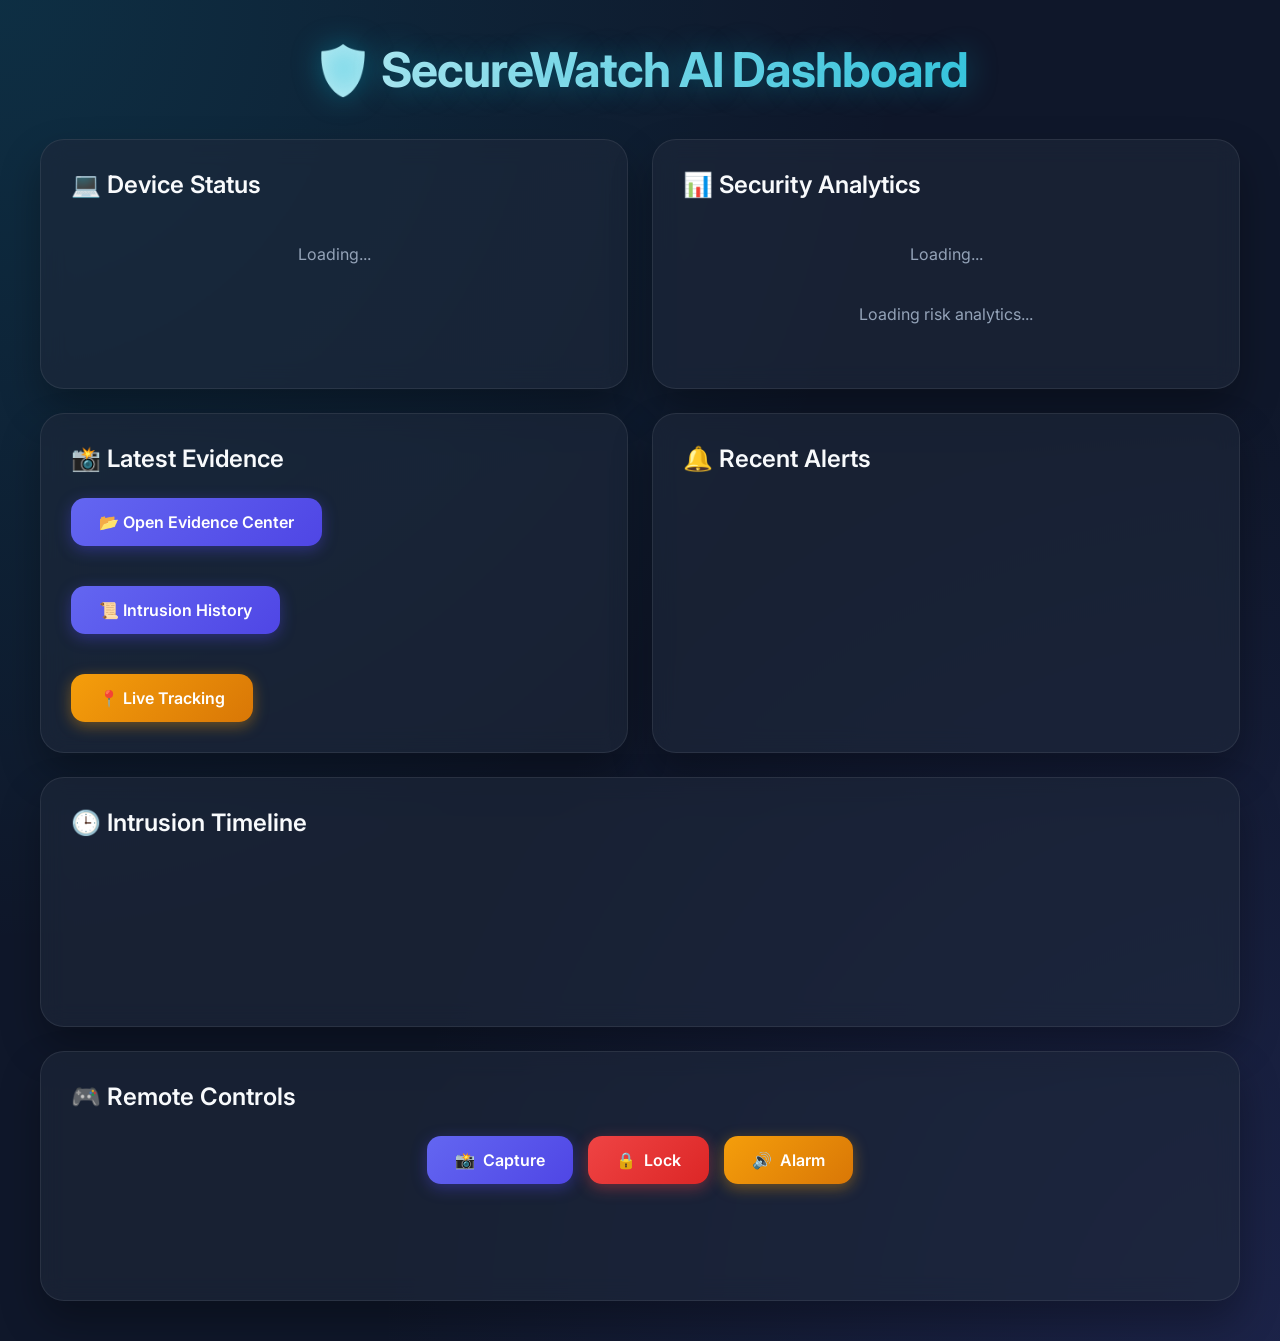
==== dashboard/frontend/index.html @ 66b2ae39 "Initial commit" ====
<!DOCTYPE html>
<html lang="en">

<head>
    <meta charset="UTF-8">
    <meta name="viewport" content="width=device-width, initial-scale=1.0">

    <title>🛡️ SecureWatch AI Dashboard</title>

    <link rel="stylesheet" href="style.css">
    <link rel="manifest" href="manifest.json">
    <meta name="theme-color" content="#0ea5e9">

    <link rel="preconnect" href="https://fonts.googleapis.com">
    <link rel="preconnect" href="https://fonts.gstatic.com" crossorigin>

    <link rel="icon" href="/favicon.ico">

    <link href="https://fonts.googleapis.com/css2?family=Inter:wght@300;400;600;700&display=swap" rel="stylesheet">
</head>

<body>

    <h1>🛡️ SecureWatch AI Dashboard</h1>

    <div class="dashboard">

        <!-- Device Status Card -->
        <div class="card">

            <h2>💻 Device Status</h2>

            <div id="status">
                <div style="
                    text-align:center;
                    padding:20px;
                    color:#94a3b8;
                ">
                    Loading...
                </div>
            </div>

        </div>

        <!-- Security Analytics Card -->
        <div class="card">

            <h2>📊 Security Analytics</h2>

            <div id="analytics">
                <div style="
                    text-align:center;
                    padding:20px;
                    color:#94a3b8;
                ">
                    Loading...
                </div>
            </div>

            <div id="risk-analytics">
                <div style="
                    text-align:center;
                    padding:20px;
                    color:#94a3b8;
                ">
                    Loading risk analytics...
                </div>
            </div>

        </div>

        <div class="card">

            <h2>📸 Latest Evidence</h2>

            <div id="evidence"></div>

            <div style="
        margin-top:20px;
        text-align:center;
    ">

                <button class="capture-btn" onclick="window.location.href='/evidence'">
                    📂 Open Evidence Center
                </button>

                <br><br>

                <button class="capture-btn" onclick="window.location.href='/history'">
                    📜 Intrusion History
                </button>

                <br><br>

                <button class="alarm-btn" onclick="window.location.href='/location'">
                    📍 Live Tracking
                </button>

            </div>

        </div>

        <!-- Recent Alerts Card -->
        <div class="card">

            <h2>🔔 Recent Alerts</h2>

            <div id="alerts" class="scroll-card"></div>

        </div>

        <div class="card full-width">

            <h2>🕒 Intrusion Timeline</h2>

            <div id="timeline" class="scroll-card">
            </div>

        </div>

        <!-- Remote Controls Card -->
        <div class="card full-width">

            <h2>🎮 Remote Controls</h2>

            <div class="controls">

                <button class="capture-btn" onclick="captureDevice()">
                    <span>📸</span> Capture
                </button>

                <button class="lock-btn" onclick="lockDevice()">
                    <span>🔒</span> Lock
                </button>

                <button class="alarm-btn" onclick="alarmDevice()">
                    <span>🔊</span> Alarm
                </button>

            </div>

        </div>

    </div>

    <script src="https://cdn.socket.io/4.7.5/socket.io.min.js"></script>
    <script src="app.js"></script>

    <script>
        if ("serviceWorker" in navigator) {

            navigator.serviceWorker
                .register("/service-worker.js")
                .then(() => {

                    console.log(
                        "Service Worker Registered"
                    );

                })
                .catch(error => {

                    console.error(
                        "Service Worker Error:",
                        error
                    );

                });

        }
    </script>

</body>

</html>
---- dashboard/frontend/style.css ----
/* Import Google Font */
@import url('https://fonts.googleapis.com/css2?family=Inter:wght@300;400;600;700&display=swap');

:root {
    --bg-color: #0f172a;
    --card-bg: rgba(30, 41, 59, 0.6);
    --text-primary: #f8fafc;
    --text-secondary: #94a3b8;
    --accent-color: #06b6d4;
    /* Cyan */
    --accent-glow: rgba(6, 182, 212, 0.4);
    --danger: #ef4444;
    --warning: #f59e0b;
    --success: #10b981;
}

* {
    margin: 0;
    padding: 0;
    box-sizing: border-box;
}

body {
    font-family: 'Inter', sans-serif;
    background-color: var(--bg-color);
    /* Optional: Add a subtle gradient mesh */
    background-image:
        radial-gradient(at 0% 0%, rgba(6, 182, 212, 0.15) 0px, transparent 50%),
        radial-gradient(at 100% 100%, rgba(99, 102, 241, 0.15) 0px, transparent 50%);
    color: var(--text-primary);
    padding: 40px;
    min-height: 100vh;
}

/* Header Styling */
h1 {
    text-align: center;
    font-size: 3rem;
    font-weight: 700;
    margin-bottom: 40px;
    letter-spacing: -1px;
    background: linear-gradient(to right, #fff, var(--accent-color));
    -webkit-background-clip: text;
    -webkit-text-fill-color: transparent;
    text-shadow: 0 0 30px var(--accent-glow);
}

/* Dashboard Grid */
.dashboard {
    display: grid;
    grid-template-columns: repeat(2, 1fr);
    gap: 24px;
    max-width: 1400px;
    margin: 0 auto;
}



/* Card Styling (Glassmorphism) */
.card {
    min-height: 250px;
}

.full-width {

    grid-column: 1 / -1;
}

.card {
    background: var(--card-bg);
    backdrop-filter: blur(12px);
    -webkit-backdrop-filter: blur(12px);
    border: 1px solid rgba(255, 255, 255, 0.08);
    border-radius: 24px;
    padding: 30px;
    box-shadow: 0 20px 40px rgba(0, 0, 0, 0.3);
    transition: transform 0.3s ease, border-color 0.3s ease;
}

.card:hover {
    transform: translateY(-5px);
    border-color: rgba(255, 255, 255, 0.15);
}

.card h2 {
    color: var(--text-primary);
    font-size: 1.5rem;
    margin-bottom: 25px;
    display: flex;
    align-items: center;
    gap: 10px;
    font-weight: 600;
}

#alerts {

    max-height: none;

    overflow: visible;
}

#alerts .info-row {

    min-height: 45px;
}

.scroll-card {

    max-height: 220px;

    overflow-y: auto;

    overflow-x: hidden;

    padding-right: 8px;
}

.scroll-card::-webkit-scrollbar {

    width: 6px;
}

.scroll-card::-webkit-scrollbar-thumb {

    background:
        rgba(255, 255, 255, 0.25);

    border-radius: 10px;
}

.scroll-card::-webkit-scrollbar-track {

    background: transparent;
}

.controls {

    display: flex;

    justify-content: center;

    gap: 15px;

    flex-wrap: wrap;
}


/* Data Rows */
.info-row {
    display: flex;
    justify-content: space-between;
    align-items: center;
    padding: 16px 0;
    border-bottom: 1px solid rgba(255, 255, 255, 0.05);
}

.info-row:last-child {
    border-bottom: none;
}

.info-row .label {
    color: var(--text-secondary);
    font-size: 0.9rem;
    font-weight: 500;
}

.info-row .value {
    color: var(--text-primary);
    font-size: 1rem;
    font-weight: 600;
    text-align: right;
}

/* Status Indicator */
.status-badge {
    display: inline-flex;
    align-items: center;
    gap: 8px;
    background: rgba(16, 185, 129, 0.15);
    color: var(--success);
    padding: 6px 12px;
    border-radius: 99px;
    font-size: 0.85rem;
    font-weight: 600;
}

.status-dot {
    width: 8px;
    height: 8px;
    background-color: var(--success);
    border-radius: 50%;
    box-shadow: 0 0 10px var(--success);
    animation: pulse 2s infinite;
}

@keyframes pulse {
    0% {
        opacity: 1;
        box-shadow: 0 0 0 0 rgba(16, 185, 129, 0.7);
    }

    70% {
        opacity: 0.7;
        box-shadow: 0 0 0 10px rgba(16, 185, 129, 0);
    }

    100% {
        opacity: 1;
        box-shadow: 0 0 0 0 rgba(16, 185, 129, 0);
    }
}

/* Controls Section */
.controls {
    display: flex;
    gap: 15px;
    flex-wrap: wrap;
    margin-top: 10px;
}

button {
    border: none;
    padding: 14px 28px;
    border-radius: 14px;
    font-size: 1rem;
    font-weight: 600;
    cursor: pointer;
    color: white;
    transition: all 0.3s ease;
    display: flex;
    align-items: center;
    gap: 8px;
    font-family: 'Inter', sans-serif;
}

/* Specific Button Styles */
.capture-btn {
    background: linear-gradient(135deg, #6366f1, #4f46e5);
    box-shadow: 0 4px 15px rgba(79, 70, 229, 0.4);
}

.capture-btn:hover {
    box-shadow: 0 8px 25px rgba(79, 70, 229, 0.6);
    transform: scale(1.02);
}

.lock-btn {
    background: linear-gradient(135deg, #ef4444, #dc2626);
    box-shadow: 0 4px 15px rgba(239, 68, 68, 0.4);
}

.lock-btn:hover {
    box-shadow: 0 8px 25px rgba(239, 68, 68, 0.6);
    transform: scale(1.02);
}

.alarm-btn {
    background: linear-gradient(135deg, #f59e0b, #d97706);
    box-shadow: 0 4px 15px rgba(245, 158, 11, 0.4);
}

.alarm-btn:hover {
    box-shadow: 0 8px 25px rgba(245, 158, 11, 0.6);
    transform: scale(1.02);
}

/* Mobile Responsive */
@media (max-width: 768px) {
    .dashboard {
        grid-template-columns: 1fr;
    }

    body {
        padding: 20px;
    }

    h1 {
        font-size: 2rem;
    }
}

.evidence-image {

    width: 100%;

    border-radius: 15px;

    margin-bottom: 20px;

    border: 2px solid rgba(255,
            255,
            255,
            0.1);

    object-fit: cover;

    max-height: 350px;
}

.gallery-grid {

    display: grid;

    grid-template-columns:
        repeat(auto-fill,
            minmax(300px,
                1fr));

    gap: 25px;
}

.gallery-card {

    background: #17233d;

    padding: 10px;

    border-radius: 15px;
}

.gallery-image {

    width: 100%;

    height: 250px;

    object-fit: cover;

    border-radius: 12px;
}

/* ==========================================
   EVIDENCE CENTER
========================================== */

.tabs {

    display: flex;

    justify-content: center;

    align-items: center;

    gap: 25px;

    margin-bottom: 50px;

    flex-wrap: wrap;
}

.tab-btn {

    background:
        linear-gradient(135deg,
            rgba(30, 41, 59, 0.95),
            rgba(15, 23, 42, 0.95));

    border:
        1px solid rgba(34,
            211,
            238,
            0.25);

    color: white;

    min-width: 240px;

    padding: 18px 30px;

    border-radius: 18px;

    font-size: 20px;

    font-weight: 700;

    cursor: pointer;

    transition: all 0.35s ease;

    justify-content: center;

    box-shadow:
        0 8px 25px rgba(0,
            0,
            0,
            0.35);
}

.tab-btn:hover {

    transform:
        translateY(-4px);

    border-color: #22d3ee;

    color: #22d3ee;

    box-shadow:
        0 0 25px rgba(34,
            211,
            238,
            0.35);
}

.tab-btn.active {

    background:
        linear-gradient(135deg,
            #22d3ee,
            #0891b2);

    color: white;

    border-color: #22d3ee;

    box-shadow:
        0 0 35px rgba(34,
            211,
            238,
            0.65);
}

/* ==========================================
   GALLERY
========================================== */

.gallery-grid {

    display: grid;

    grid-template-columns:
        repeat(auto-fill,
            minmax(320px,
                1fr));

    gap: 25px;
}

.gallery-card {

    background:
        rgba(30,
            41,
            59,
            0.85);

    border:
        1px solid rgba(255,
            255,
            255,
            0.08);

    border-radius: 20px;

    overflow: hidden;

    min-height: 260px;

    transition: all 0.35s ease;

    box-shadow:
        0 10px 25px rgba(0,
            0,
            0,
            0.25);
}

.gallery-card:hover {

    transform:
        translateY(-6px);

    border-color:
        rgba(34,
            211,
            238,
            0.35);

    box-shadow:
        0 15px 35px rgba(0,
            0,
            0,
            0.35);
}

.gallery-image {

    width: 100%;

    height: 260px;

    object-fit: cover;

    display: block;

    cursor: pointer;

    transition:
        transform 0.4s ease,
        opacity 0.4s ease;
}

.gallery-card:hover .gallery-image {

    transform: scale(1.05);
}



/* ==========================================
   MODAL
========================================== */

.modal {

    display: none;

    position: fixed;

    z-index: 9999;

    left: 0;
    top: 0;

    width: 100%;
    height: 100%;

    background:
        rgba(0,
            0,
            0,
            0.95);
}

.modal-content {

    display: block;

    margin: auto;

    max-width: 90%;

    max-height: 90%;

    margin-top: 2%;
}

.close {

    position: absolute;

    right: 30px;

    top: 15px;

    color: white;

    font-size: 55px;

    cursor: pointer;

    transition: 0.3s;
}

.close:hover {

    color: #22d3ee;
}

.timeline-item {

    display: flex;

    gap: 20px;

    margin-bottom: 25px;

    position: relative;

}

.timeline-dot {

    width: 14px;

    height: 14px;

    background: #22d3ee;

    border-radius: 50%;

    margin-top: 8px;

    box-shadow: 0 0 15px #22d3ee;

}

.timeline-content {

    flex: 1;

}

.timeline-time {

    color: #22d3ee;

    font-size: 13px;

    margin-bottom: 6px;

}

.timeline-title {

    font-weight: bold;

    color: white;

    margin-bottom: 5px;

}

.timeline-details {

    color: #94a3b8;

    font-size: 14px;

    line-height: 1.5;

}
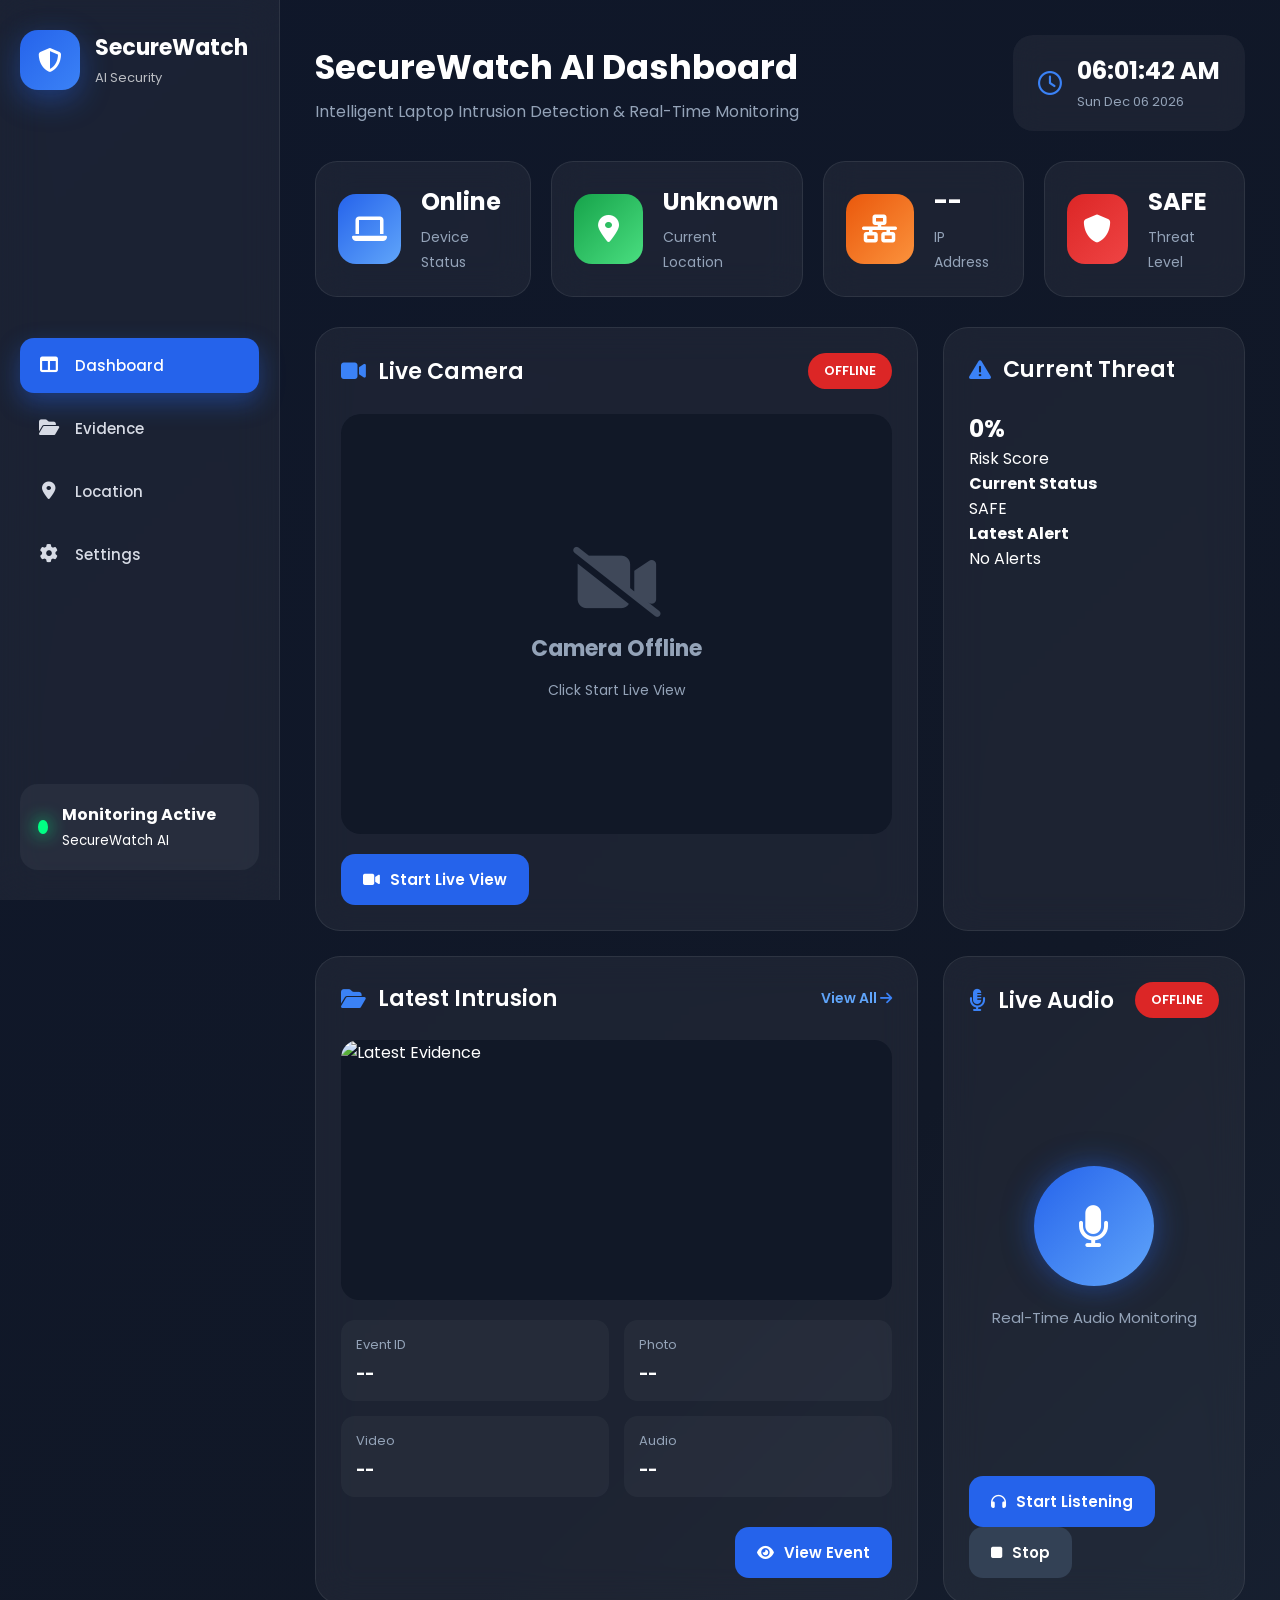
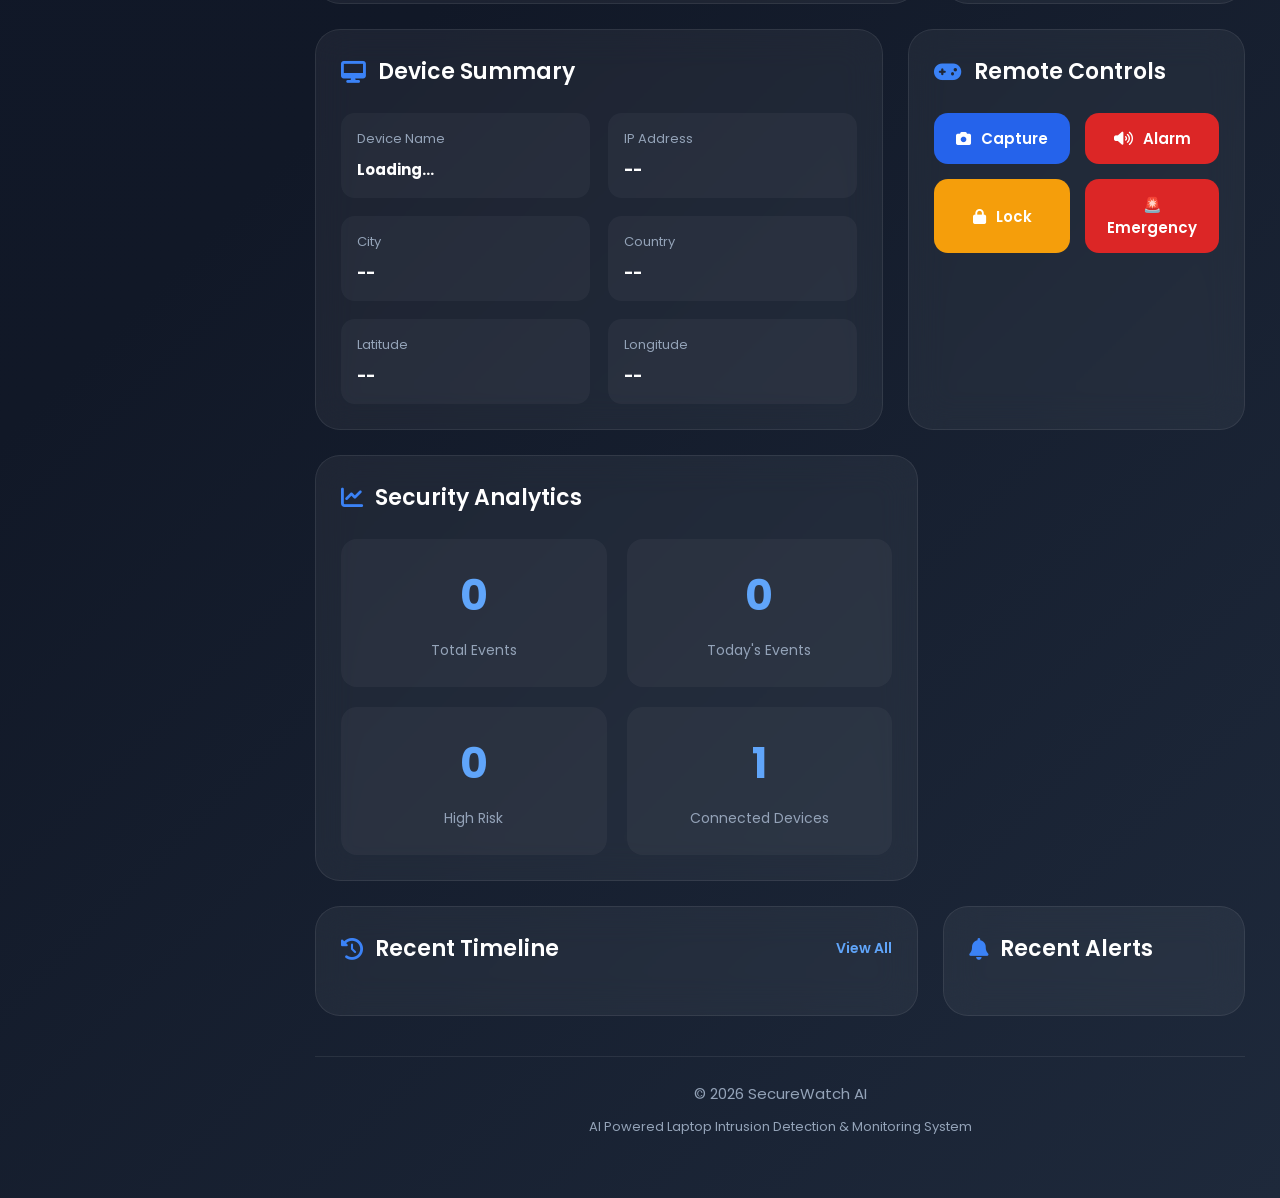
==== commit 96c420e9: "Update project" ====
--- a/dashboard/frontend/index.html
+++ b/dashboard/frontend/index.html
@@ -2,172 +2,1016 @@
 <html lang="en">
 
 <head>
+
     <meta charset="UTF-8">
+
     <meta name="viewport" content="width=device-width, initial-scale=1.0">
 
-    <title>🛡️ SecureWatch AI Dashboard</title>
+    <title>SecureWatch AI</title>
 
     <link rel="stylesheet" href="style.css">
-    <link rel="manifest" href="manifest.json">
-    <meta name="theme-color" content="#0ea5e9">
 
     <link rel="preconnect" href="https://fonts.googleapis.com">
+
     <link rel="preconnect" href="https://fonts.gstatic.com" crossorigin>
 
-    <link rel="icon" href="/favicon.ico">
-
-    <link href="https://fonts.googleapis.com/css2?family=Inter:wght@300;400;600;700&display=swap" rel="stylesheet">
+    <link href="https://fonts.googleapis.com/css2?family=Poppins:wght@300;400;500;600;700&display=swap"
+        rel="stylesheet">
+
+    <link rel="stylesheet" href="https://cdnjs.cloudflare.com/ajax/libs/font-awesome/6.7.2/css/all.min.css">
+
 </head>
 
 <body>
 
-    <h1>🛡️ SecureWatch AI Dashboard</h1>
-
     <div class="dashboard">
 
-        <!-- Device Status Card -->
-        <div class="card">
-
-            <h2>💻 Device Status</h2>
-
-            <div id="status">
-                <div style="
-                    text-align:center;
-                    padding:20px;
-                    color:#94a3b8;
-                ">
-                    Loading...
-                </div>
+        <!-- ===========================
+        SIDEBAR
+============================ -->
+
+        <aside class="sidebar">
+
+            <div class="logo">
+
+                <div class="logo-icon">
+
+                    <i class="fa-solid fa-shield-halved"></i>
+
+                </div>
+
+                <div>
+
+                    <h2>SecureWatch</h2>
+
+                    <span>AI Security</span>
+
+                </div>
+
             </div>
 
-        </div>
-
-        <!-- Security Analytics Card -->
-        <div class="card">
-
-            <h2>📊 Security Analytics</h2>
-
-            <div id="analytics">
-                <div style="
-                    text-align:center;
-                    padding:20px;
-                    color:#94a3b8;
-                ">
-                    Loading...
-                </div>
+            <nav>
+
+                <a href="/" class="active">
+
+                    <i class="fa-solid fa-table-columns"></i>
+
+                    Dashboard
+
+                </a>
+
+                <a href="/evidence">
+
+                    <i class="fa-solid fa-folder-open"></i>
+
+                    Evidence
+
+                </a>
+
+                <a href="/location">
+
+                    <i class="fa-solid fa-location-dot"></i>
+
+                    Location
+
+                </a>
+
+                <a href="/settings">
+
+                    <i class="fa-solid fa-gear"></i>
+
+                    Settings
+
+                </a>
+
+            </nav>
+
+            <div class="sidebar-footer">
+
+                <div class="status-dot"></div>
+
+                <div>
+
+                    <strong>
+
+                        Monitoring Active
+
+                    </strong>
+
+                    <small>
+
+                        SecureWatch AI
+
+                    </small>
+
+                </div>
+
             </div>
 
-            <div id="risk-analytics">
-                <div style="
-                    text-align:center;
-                    padding:20px;
-                    color:#94a3b8;
-                ">
-                    Loading risk analytics...
-                </div>
-            </div>
-
-        </div>
-
-        <div class="card">
-
-            <h2>📸 Latest Evidence</h2>
-
-            <div id="evidence"></div>
-
-            <div style="
-        margin-top:20px;
-        text-align:center;
-    ">
-
-                <button class="capture-btn" onclick="window.location.href='/evidence'">
-                    📂 Open Evidence Center
-                </button>
-
-                <br><br>
-
-                <button class="capture-btn" onclick="window.location.href='/history'">
-                    📜 Intrusion History
-                </button>
-
-                <br><br>
-
-                <button class="alarm-btn" onclick="window.location.href='/location'">
-                    📍 Live Tracking
-                </button>
-
-            </div>
-
-        </div>
-
-        <!-- Recent Alerts Card -->
-        <div class="card">
-
-            <h2>🔔 Recent Alerts</h2>
-
-            <div id="alerts" class="scroll-card"></div>
-
-        </div>
-
-        <div class="card full-width">
-
-            <h2>🕒 Intrusion Timeline</h2>
-
-            <div id="timeline" class="scroll-card">
-            </div>
-
-        </div>
-
-        <!-- Remote Controls Card -->
-        <div class="card full-width">
-
-            <h2>🎮 Remote Controls</h2>
-
-            <div class="controls">
-
-                <button class="capture-btn" onclick="captureDevice()">
-                    <span>📸</span> Capture
-                </button>
-
-                <button class="lock-btn" onclick="lockDevice()">
-                    <span>🔒</span> Lock
-                </button>
-
-                <button class="alarm-btn" onclick="alarmDevice()">
-                    <span>🔊</span> Alarm
-                </button>
-
-            </div>
-
-        </div>
+        </aside>
+
+        <!-- ===========================
+          MAIN
+============================ -->
+
+        <main class="main">
+
+            <header class="topbar">
+
+                <div>
+
+                    <h1>
+
+                        SecureWatch AI Dashboard
+
+                    </h1>
+
+                    <p>
+
+                        Intelligent Laptop Intrusion Detection &
+                        Real-Time Monitoring
+
+                    </p>
+
+                </div>
+
+                <div class="top-right">
+
+                    <div class="time-card">
+
+                        <i class="fa-regular fa-clock"></i>
+
+                        <div>
+
+                            <h3 id="liveTime">
+
+                                --:--
+
+                            </h3>
+
+                            <span id="liveDate">
+
+                                Loading...
+
+                            </span>
+
+                        </div>
+
+                    </div>
+
+                </div>
+
+            </header>
+
+            <!-- ===========================
+        STATUS CARDS
+============================ -->
+
+            <section class="status-grid">
+
+                <div class="status-card">
+
+                    <div class="status-icon blue">
+
+                        <i class="fa-solid fa-laptop"></i>
+
+                    </div>
+
+                    <div>
+
+                        <h2 id="deviceStatus">
+
+                            Online
+
+                        </h2>
+
+                        <span>
+
+                            Device Status
+
+                        </span>
+
+                    </div>
+
+                </div>
+
+                <div class="status-card">
+
+                    <div class="status-icon green">
+
+                        <i class="fa-solid fa-location-dot"></i>
+
+                    </div>
+
+                    <div>
+
+                        <h2 id="city">
+
+                            Unknown
+
+                        </h2>
+
+                        <span>
+
+                            Current Location
+
+                        </span>
+
+                    </div>
+
+                </div>
+
+                <div class="status-card">
+
+                    <div class="status-icon orange">
+
+                        <i class="fa-solid fa-network-wired"></i>
+
+                    </div>
+
+                    <div>
+
+                        <h2 id="ipAddress">
+
+                            --
+
+                        </h2>
+
+                        <span>
+
+                            IP Address
+
+                        </span>
+
+                    </div>
+
+                </div>
+
+                <div class="status-card">
+
+                    <div class="status-icon red">
+
+                        <i class="fa-solid fa-shield"></i>
+
+                    </div>
+
+                    <div>
+
+                        <h2 id="riskLevel">
+
+                            SAFE
+
+                        </h2>
+
+                        <span>
+
+                            Threat Level
+
+                        </span>
+
+                    </div>
+
+                </div>
+
+            </section>
+
+            <!-- ===========================
+      LIVE CAMERA + ALERT
+============================ -->
+
+            <section class="dashboard-row">
+
+                <div class="glass-card camera-card">
+
+                    <div class="card-header">
+
+                        <h2>
+
+                            <i class="fa-solid fa-video"></i>
+
+                            Live Camera
+
+                        </h2>
+
+                        <div id="cameraStatus" class="live-badge">
+
+                            OFFLINE
+
+                        </div>
+
+                    </div>
+
+                    <div class="camera-frame">
+
+                        <div id="cameraPlaceholder" class="camera-placeholder">
+
+                            <i class="fa-solid fa-video-slash"></i>
+
+                            <h3>
+
+                                Camera Offline
+
+                            </h3>
+
+                            <p>
+
+                                Click Start Live View
+
+                            </p>
+
+                        </div>
+
+                        <img id="liveFeed" src="" style="display:none;">
+
+                    </div>
+
+                    <div class="camera-controls">
+
+                        <button class="primary-btn" onclick="toggleLiveView()">
+
+                            <i class="fa-solid fa-video"></i>
+
+                            Start Live View
+
+                        </button>
+
+                    </div>
+
+                </div>
+
+                <div class="glass-card threat-card">
+
+                    <div class="card-header">
+
+                        <h2>
+
+                            <i class="fa-solid fa-triangle-exclamation"></i>
+
+                            Current Threat
+
+                        </h2>
+
+                    </div>
+
+                    <div class="risk-meter">
+
+                        <h1 id="riskScore">
+
+                            0%
+
+                        </h1>
+
+                        <span>
+
+                            Risk Score
+
+                        </span>
+
+                    </div>
+
+                    <div class="threat-info">
+
+                        <div>
+
+                            <strong>
+
+                                Current Status
+
+                            </strong>
+
+                            <p id="riskLevel2">
+
+                                SAFE
+
+                            </p>
+
+                        </div>
+
+                        <div>
+
+                            <strong>
+
+                                Latest Alert
+
+                            </strong>
+
+                            <p id="latestAlert">
+
+                                No Alerts
+
+                            </p>
+
+                        </div>
+
+                    </div>
+
+                </div>
+
+            </section>
+            <!-- ===========================
+    LATEST EVIDENCE + LIVE AUDIO
+============================ -->
+
+            <section class="dashboard-row">
+
+                <div class="glass-card evidence-card">
+
+                    <div class="card-header">
+
+                        <h2>
+
+                            <i class="fa-solid fa-folder-open"></i>
+
+                            Latest Intrusion
+
+                        </h2>
+
+                        <a href="/evidence" class="view-all">
+
+                            View All
+
+                            <i class="fa-solid fa-arrow-right"></i>
+
+                        </a>
+
+                    </div>
+
+                    <div class="latest-image">
+
+                        <img id="latestImage" src="" alt="Latest Evidence">
+
+                    </div>
+
+                    <div class="evidence-info">
+
+                        <div class="info-box">
+
+                            <span>
+
+                                Event ID
+
+                            </span>
+
+                            <strong id="eventId">
+
+                                --
+
+                            </strong>
+
+                        </div>
+
+                        <div class="info-box">
+
+                            <span>
+
+                                Photo
+
+                            </span>
+
+                            <strong id="photoPath">
+
+                                --
+
+                            </strong>
+
+                        </div>
+
+                        <div class="info-box">
+
+                            <span>
+
+                                Video
+
+                            </span>
+
+                            <strong id="videoPath">
+
+                                --
+
+                            </strong>
+
+                        </div>
+
+                        <div class="info-box">
+
+                            <span>
+
+                                Audio
+
+                            </span>
+
+                            <strong id="audioPath">
+
+                                --
+
+                            </strong>
+
+                        </div>
+
+                    </div>
+
+                    <div class="evidence-actions">
+
+                        <button class="primary-btn" onclick="location.href='/evidence'">
+
+                            <i class="fa-solid fa-eye"></i>
+
+                            View Event
+
+                        </button>
+
+                    </div>
+
+                </div>
+
+                <!-- ========================= -->
+
+                <div class="glass-card audio-card">
+
+                    <div class="card-header">
+
+                        <h2>
+
+                            <i class="fa-solid fa-microphone-lines"></i>
+
+                            Live Audio
+
+                        </h2>
+
+                        <div id="audioStatus" class="live-badge">
+
+                            OFFLINE
+
+                        </div>
+
+                    </div>
+
+                    <div class="audio-visualizer">
+
+                        <div class="audio-circle">
+
+                            <i class="fa-solid fa-microphone"></i>
+
+                        </div>
+
+                        <p>
+
+                            Real-Time Audio Monitoring
+
+                        </p>
+
+                    </div>
+
+                    <div class="button-grid">
+
+                        <button class="primary-btn" onclick="toggleLiveAudio()">
+
+                            <i class="fa-solid fa-headphones"></i>
+
+                            Start Listening
+
+                        </button>
+
+                        <button class="secondary-btn" onclick="stopLiveAudio()">
+
+                            <i class="fa-solid fa-stop"></i>
+
+                            Stop
+
+                        </button>
+
+                    </div>
+
+                </div>
+
+            </section>
+
+            <!-- ===========================
+    DEVICE + REMOTE CONTROLS
+============================ -->
+
+            <section class="dashboard-row">
+
+                <div class="glass-card device-card">
+
+                    <div class="card-header">
+
+                        <h2>
+
+                            <i class="fa-solid fa-desktop"></i>
+
+                            Device Summary
+
+                        </h2>
+
+                    </div>
+
+                    <div class="device-grid">
+
+                        <div class="device-item">
+
+                            <span>
+
+                                Device Name
+
+                            </span>
+
+                            <strong id="deviceName">
+
+                                Loading...
+
+                            </strong>
+
+                        </div>
+
+                        <div class="device-item">
+
+                            <span>
+
+                                IP Address
+
+                            </span>
+
+                            <strong id="ipAddress2">
+
+                                --
+
+                            </strong>
+
+                        </div>
+
+                        <div class="device-item">
+
+                            <span>
+
+                                City
+
+                            </span>
+
+                            <strong id="city2">
+
+                                --
+
+                            </strong>
+
+                        </div>
+
+                        <div class="device-item">
+
+                            <span>
+
+                                Country
+
+                            </span>
+
+                            <strong id="country">
+
+                                --
+
+                            </strong>
+
+                        </div>
+
+                        <div class="device-item">
+
+                            <span>
+
+                                Latitude
+
+                            </span>
+
+                            <strong id="latitude">
+
+                                --
+
+                            </strong>
+
+                        </div>
+
+                        <div class="device-item">
+
+                            <span>
+
+                                Longitude
+
+                            </span>
+
+                            <strong id="longitude">
+
+                                --
+
+                            </strong>
+
+                        </div>
+
+                    </div>
+
+                </div>
+
+                <!-- ========================= -->
+
+                <div class="glass-card remote-card">
+
+                    <div class="card-header">
+
+                        <h2>
+
+                            <i class="fa-solid fa-gamepad"></i>
+
+                            Remote Controls
+
+                        </h2>
+
+                    </div>
+
+                    <div class="remote-grid">
+
+                        <button class="primary-btn" onclick="remoteCapture()">
+
+                            <i class="fa-solid fa-camera"></i>
+
+                            Capture
+
+                        </button>
+
+                        <button class="danger-btn" onclick="triggerAlarm()">
+
+                            <i class="fa-solid fa-volume-high"></i>
+
+                            Alarm
+
+                        </button>
+
+                        <button class="warning-btn" onclick="lockDevice()">
+
+                            <i class="fa-solid fa-lock"></i>
+
+                            Lock
+
+                        </button>
+
+                        <button id="emergencyBtn" class="danger-btn" data-mode="start" onclick="toggleEmergency()">
+
+                            🚨 Emergency
+
+                        </button>
+
+                    </div>
+
+                </div>
+
+            </section>
+            <!-- ===========================
+        ANALYTICS
+============================ -->
+
+            <section class="dashboard-row">
+
+                <div class="glass-card analytics-card">
+
+                    <div class="card-header">
+
+                        <h2>
+
+                            <i class="fa-solid fa-chart-line"></i>
+
+                            Security Analytics
+
+                        </h2>
+
+                    </div>
+
+                    <div class="analytics-grid">
+
+                        <div class="analytics-item">
+
+                            <h1 id="totalEvents">
+
+                                0
+
+                            </h1>
+
+                            <span>
+
+                                Total Events
+
+                            </span>
+
+                        </div>
+
+                        <div class="analytics-item">
+
+                            <h1 id="todayEvents">
+
+                                0
+
+                            </h1>
+
+                            <span>
+
+                                Today's Events
+
+                            </span>
+
+                        </div>
+
+                        <div class="analytics-item">
+
+                            <h1 id="highRisk">
+
+                                0
+
+                            </h1>
+
+                            <span>
+
+                                High Risk
+
+                            </span>
+
+                        </div>
+
+                        <div class="analytics-item">
+
+                            <h1 id="cameraStatusCount">
+
+                                1
+
+                            </h1>
+
+                            <span>
+
+                                Connected Devices
+
+                            </span>
+
+                        </div>
+
+                    </div>
+
+                </div>
+
+            </section>
+
+            <!-- ===========================
+      TIMELINE + ALERTS
+============================ -->
+
+            <section class="dashboard-row">
+
+                <div class="glass-card timeline-card">
+
+                    <div class="card-header">
+
+                        <h2>
+
+                            <i class="fa-solid fa-clock-rotate-left"></i>
+
+                            Recent Timeline
+
+                        </h2>
+
+                        <a href="/evidence" class="view-all">
+
+                            View All
+
+                        </a>
+
+                    </div>
+
+                    <div id="timelineContainer" class="timeline">
+
+                    </div>
+
+                </div>
+
+                <div class="glass-card alerts-card">
+
+                    <div class="card-header">
+
+                        <h2>
+
+                            <i class="fa-solid fa-bell"></i>
+
+                            Recent Alerts
+
+                        </h2>
+
+                    </div>
+
+                    <div id="alertsContainer" class="alerts-list">
+
+                    </div>
+
+                </div>
+
+            </section>
+
+            <!-- ===========================
+          FOOTER
+============================ -->
+
+            <footer class="footer">
+
+                <p>
+
+                    © 2026 SecureWatch AI
+
+                </p>
+
+                <span>
+
+                    AI Powered Laptop Intrusion Detection & Monitoring System
+
+                </span>
+
+            </footer>
+
+        </main>
 
     </div>
 
-    <script src="https://cdn.socket.io/4.7.5/socket.io.min.js"></script>
+    <!-- ===========================
+      NOTIFICATIONS
+============================ -->
+
+    <div id="notificationContainer" class="notification-container">
+
+    </div>
+
+
+    <audio id="liveAudioPlayer" autoplay playsinline style="display:none;">
+
+    </audio>
+
+    <!-- ===========================
+      JAVASCRIPT
+============================ -->
+
+    <script src="/socket.io.min.js"></script>
+
+    <script src="utils.js"></script>
+
+    <script src="notification.js"></script>
+
+    <script src="/webrtc.js"></script>
+
+    <script src="camera.js"></script>
+
+    <script src="analytics.js"></script>
+
+    <script src="remote.js"></script>
+
+    <script src="socket.js"></script>
+
+    <script src="location.js"></script>
+
+    <script src="dashboard.js"></script>
+
     <script src="app.js"></script>
 
     <script>
+
+        const liveTime =
+            document.getElementById("liveTime");
+
+        const liveDate =
+            document.getElementById("liveDate");
+
+        function updateClock() {
+
+            const now = new Date();
+
+            liveTime.innerHTML =
+                now.toLocaleTimeString([], {
+
+                    hour: "2-digit",
+
+                    minute: "2-digit",
+
+                    second: "2-digit"
+
+                });
+
+            liveDate.innerHTML =
+                now.toDateString();
+
+        }
+
+        setInterval(updateClock, 1000);
+
+        updateClock();
+
         if ("serviceWorker" in navigator) {
 
-            navigator.serviceWorker
-                .register("/service-worker.js")
-                .then(() => {
-
-                    console.log(
-                        "Service Worker Registered"
-                    );
-
-                })
-                .catch(error => {
-
-                    console.error(
-                        "Service Worker Error:",
-                        error
-                    );
-
-                });
+            navigator.serviceWorker.register(
+
+                "/service-worker.js"
+
+            );
 
         }
+
     </script>
 
 </body>
--- a/dashboard/frontend/style.css
+++ b/dashboard/frontend/style.css
@@ -1,597 +1,1143 @@
-/* Import Google Font */
-@import url('https://fonts.googleapis.com/css2?family=Inter:wght@300;400;600;700&display=swap');
-
-:root {
-    --bg-color: #0f172a;
-    --card-bg: rgba(30, 41, 59, 0.6);
-    --text-primary: #f8fafc;
-    --text-secondary: #94a3b8;
-    --accent-color: #06b6d4;
-    /* Cyan */
-    --accent-glow: rgba(6, 182, 212, 0.4);
-    --danger: #ef4444;
-    --warning: #f59e0b;
-    --success: #10b981;
-}
+/* ==========================================
+            GOOGLE FONT
+========================================== */
 
 * {
+
     margin: 0;
     padding: 0;
     box-sizing: border-box;
+
+    font-family: "Poppins", sans-serif;
+
+}
+
+html {
+
+    scroll-behavior: smooth;
+
 }
 
 body {
-    font-family: 'Inter', sans-serif;
-    background-color: var(--bg-color);
-    /* Optional: Add a subtle gradient mesh */
-    background-image:
-        radial-gradient(at 0% 0%, rgba(6, 182, 212, 0.15) 0px, transparent 50%),
-        radial-gradient(at 100% 100%, rgba(99, 102, 241, 0.15) 0px, transparent 50%);
-    color: var(--text-primary);
-    padding: 40px;
+
+    background: #0b1120;
+
+    color: #fff;
+
+    overflow-x: hidden;
+
+}
+
+/* ==========================================
+            DASHBOARD
+========================================== */
+
+.dashboard {
+
+    display: flex;
+
     min-height: 100vh;
-}
-
-/* Header Styling */
-h1 {
-    text-align: center;
-    font-size: 3rem;
-    font-weight: 700;
-    margin-bottom: 40px;
-    letter-spacing: -1px;
-    background: linear-gradient(to right, #fff, var(--accent-color));
-    -webkit-background-clip: text;
-    -webkit-text-fill-color: transparent;
-    text-shadow: 0 0 30px var(--accent-glow);
-}
-
-/* Dashboard Grid */
-.dashboard {
-    display: grid;
-    grid-template-columns: repeat(2, 1fr);
-    gap: 24px;
-    max-width: 1400px;
-    margin: 0 auto;
-}
-
-
-
-/* Card Styling (Glassmorphism) */
-.card {
-    min-height: 250px;
-}
-
-.full-width {
-
-    grid-column: 1 / -1;
-}
-
-.card {
-    background: var(--card-bg);
-    backdrop-filter: blur(12px);
-    -webkit-backdrop-filter: blur(12px);
-    border: 1px solid rgba(255, 255, 255, 0.08);
-    border-radius: 24px;
-    padding: 30px;
-    box-shadow: 0 20px 40px rgba(0, 0, 0, 0.3);
-    transition: transform 0.3s ease, border-color 0.3s ease;
-}
-
-.card:hover {
-    transform: translateY(-5px);
-    border-color: rgba(255, 255, 255, 0.15);
-}
-
-.card h2 {
-    color: var(--text-primary);
-    font-size: 1.5rem;
-    margin-bottom: 25px;
-    display: flex;
-    align-items: center;
-    gap: 10px;
-    font-weight: 600;
-}
-
-#alerts {
-
-    max-height: none;
-
-    overflow: visible;
-}
-
-#alerts .info-row {
-
-    min-height: 45px;
-}
-
-.scroll-card {
-
-    max-height: 220px;
-
-    overflow-y: auto;
-
-    overflow-x: hidden;
-
-    padding-right: 8px;
-}
-
-.scroll-card::-webkit-scrollbar {
-
-    width: 6px;
-}
-
-.scroll-card::-webkit-scrollbar-thumb {
-
-    background:
-        rgba(255, 255, 255, 0.25);
-
-    border-radius: 10px;
-}
-
-.scroll-card::-webkit-scrollbar-track {
-
-    background: transparent;
-}
-
-.controls {
-
-    display: flex;
-
-    justify-content: center;
-
-    gap: 15px;
-
-    flex-wrap: wrap;
-}
-
-
-/* Data Rows */
-.info-row {
-    display: flex;
-    justify-content: space-between;
-    align-items: center;
-    padding: 16px 0;
-    border-bottom: 1px solid rgba(255, 255, 255, 0.05);
-}
-
-.info-row:last-child {
-    border-bottom: none;
-}
-
-.info-row .label {
-    color: var(--text-secondary);
-    font-size: 0.9rem;
-    font-weight: 500;
-}
-
-.info-row .value {
-    color: var(--text-primary);
-    font-size: 1rem;
-    font-weight: 600;
-    text-align: right;
-}
-
-/* Status Indicator */
-.status-badge {
-    display: inline-flex;
-    align-items: center;
-    gap: 8px;
-    background: rgba(16, 185, 129, 0.15);
-    color: var(--success);
-    padding: 6px 12px;
-    border-radius: 99px;
-    font-size: 0.85rem;
-    font-weight: 600;
-}
-
-.status-dot {
-    width: 8px;
-    height: 8px;
-    background-color: var(--success);
-    border-radius: 50%;
-    box-shadow: 0 0 10px var(--success);
-    animation: pulse 2s infinite;
-}
-
-@keyframes pulse {
-    0% {
-        opacity: 1;
-        box-shadow: 0 0 0 0 rgba(16, 185, 129, 0.7);
-    }
-
-    70% {
-        opacity: 0.7;
-        box-shadow: 0 0 0 10px rgba(16, 185, 129, 0);
-    }
-
-    100% {
-        opacity: 1;
-        box-shadow: 0 0 0 0 rgba(16, 185, 129, 0);
-    }
-}
-
-/* Controls Section */
-.controls {
-    display: flex;
-    gap: 15px;
-    flex-wrap: wrap;
-    margin-top: 10px;
-}
-
-button {
-    border: none;
-    padding: 14px 28px;
-    border-radius: 14px;
-    font-size: 1rem;
-    font-weight: 600;
-    cursor: pointer;
-    color: white;
-    transition: all 0.3s ease;
-    display: flex;
-    align-items: center;
-    gap: 8px;
-    font-family: 'Inter', sans-serif;
-}
-
-/* Specific Button Styles */
-.capture-btn {
-    background: linear-gradient(135deg, #6366f1, #4f46e5);
-    box-shadow: 0 4px 15px rgba(79, 70, 229, 0.4);
-}
-
-.capture-btn:hover {
-    box-shadow: 0 8px 25px rgba(79, 70, 229, 0.6);
-    transform: scale(1.02);
-}
-
-.lock-btn {
-    background: linear-gradient(135deg, #ef4444, #dc2626);
-    box-shadow: 0 4px 15px rgba(239, 68, 68, 0.4);
-}
-
-.lock-btn:hover {
-    box-shadow: 0 8px 25px rgba(239, 68, 68, 0.6);
-    transform: scale(1.02);
-}
-
-.alarm-btn {
-    background: linear-gradient(135deg, #f59e0b, #d97706);
-    box-shadow: 0 4px 15px rgba(245, 158, 11, 0.4);
-}
-
-.alarm-btn:hover {
-    box-shadow: 0 8px 25px rgba(245, 158, 11, 0.6);
-    transform: scale(1.02);
-}
-
-/* Mobile Responsive */
-@media (max-width: 768px) {
-    .dashboard {
-        grid-template-columns: 1fr;
-    }
-
-    body {
-        padding: 20px;
-    }
-
-    h1 {
-        font-size: 2rem;
-    }
-}
-
-.evidence-image {
-
-    width: 100%;
-
-    border-radius: 15px;
-
-    margin-bottom: 20px;
-
-    border: 2px solid rgba(255,
-            255,
-            255,
-            0.1);
-
-    object-fit: cover;
-
-    max-height: 350px;
-}
-
-.gallery-grid {
-
-    display: grid;
-
-    grid-template-columns:
-        repeat(auto-fill,
-            minmax(300px,
-                1fr));
-
-    gap: 25px;
-}
-
-.gallery-card {
-
-    background: #17233d;
-
-    padding: 10px;
-
-    border-radius: 15px;
-}
-
-.gallery-image {
-
-    width: 100%;
-
-    height: 250px;
-
-    object-fit: cover;
-
-    border-radius: 12px;
-}
-
-/* ==========================================
-   EVIDENCE CENTER
-========================================== */
-
-.tabs {
-
-    display: flex;
-
-    justify-content: center;
-
-    align-items: center;
-
-    gap: 25px;
-
-    margin-bottom: 50px;
-
-    flex-wrap: wrap;
-}
-
-.tab-btn {
 
     background:
         linear-gradient(135deg,
-            rgba(30, 41, 59, 0.95),
-            rgba(15, 23, 42, 0.95));
-
-    border:
-        1px solid rgba(34,
-            211,
-            238,
-            0.25);
-
-    color: white;
-
-    min-width: 240px;
-
-    padding: 18px 30px;
-
-    border-radius: 18px;
-
-    font-size: 20px;
-
-    font-weight: 700;
-
-    cursor: pointer;
-
-    transition: all 0.35s ease;
-
-    justify-content: center;
-
-    box-shadow:
-        0 8px 25px rgba(0,
-            0,
-            0,
-            0.35);
-}
-
-.tab-btn:hover {
-
-    transform:
-        translateY(-4px);
-
-    border-color: #22d3ee;
-
-    color: #22d3ee;
-
-    box-shadow:
-        0 0 25px rgba(34,
-            211,
-            238,
-            0.35);
-}
-
-.tab-btn.active {
-
-    background:
-        linear-gradient(135deg,
-            #22d3ee,
-            #0891b2);
-
-    color: white;
-
-    border-color: #22d3ee;
-
-    box-shadow:
-        0 0 35px rgba(34,
-            211,
-            238,
-            0.65);
-}
-
-/* ==========================================
-   GALLERY
-========================================== */
-
-.gallery-grid {
-
-    display: grid;
-
-    grid-template-columns:
-        repeat(auto-fill,
-            minmax(320px,
-                1fr));
-
-    gap: 25px;
-}
-
-.gallery-card {
-
-    background:
-        rgba(30,
-            41,
-            59,
-            0.85);
-
-    border:
-        1px solid rgba(255,
-            255,
-            255,
-            0.08);
-
-    border-radius: 20px;
-
-    overflow: hidden;
-
-    min-height: 260px;
-
-    transition: all 0.35s ease;
-
-    box-shadow:
-        0 10px 25px rgba(0,
-            0,
-            0,
-            0.25);
-}
-
-.gallery-card:hover {
-
-    transform:
-        translateY(-6px);
-
-    border-color:
-        rgba(34,
-            211,
-            238,
-            0.35);
-
-    box-shadow:
-        0 15px 35px rgba(0,
-            0,
-            0,
-            0.35);
-}
-
-.gallery-image {
-
-    width: 100%;
-
-    height: 260px;
-
-    object-fit: cover;
-
-    display: block;
-
-    cursor: pointer;
-
-    transition:
-        transform 0.4s ease,
-        opacity 0.4s ease;
-}
-
-.gallery-card:hover .gallery-image {
-
-    transform: scale(1.05);
-}
-
-
-
-/* ==========================================
-   MODAL
-========================================== */
-
-.modal {
-
-    display: none;
+            #0f172a,
+            #111827,
+            #1e293b);
+
+}
+
+/* ==========================================
+            SIDEBAR
+========================================== */
+
+.sidebar {
+
+    width: 280px;
+
+    background: rgba(255, 255, 255, .05);
+
+    backdrop-filter: blur(20px);
+
+    border-right: 1px solid rgba(255, 255, 255, .08);
+
+    display: flex;
+
+    flex-direction: column;
+
+    justify-content: space-between;
+
+    padding: 30px 20px;
 
     position: fixed;
-
-    z-index: 9999;
 
     left: 0;
     top: 0;
+    bottom: 0;
+
+    z-index: 1000;
+
+}
+
+.logo {
+
+    display: flex;
+
+    align-items: center;
+
+    gap: 15px;
+
+    margin-bottom: 45px;
+
+}
+
+.logo-icon {
+
+    width: 60px;
+    height: 60px;
+
+    border-radius: 18px;
+
+    background:
+
+        linear-gradient(135deg,
+
+            #2563eb,
+
+            #3b82f6);
+
+    display: flex;
+
+    justify-content: center;
+
+    align-items: center;
+
+    font-size: 24px;
+
+    box-shadow:
+
+        0 10px 30px rgba(37, 99, 235, .4);
+
+}
+
+.logo h2 {
+
+    font-size: 22px;
+
+    font-weight: 700;
+
+}
+
+.logo span {
+
+    font-size: 13px;
+
+    opacity: .7;
+
+}
+
+.sidebar nav {
+
+    display: flex;
+
+    flex-direction: column;
+
+    gap: 8px;
+
+}
+
+.sidebar nav a {
+
+    display: flex;
+
+    align-items: center;
+
+    gap: 15px;
+
+    padding: 16px 18px;
+
+    text-decoration: none;
+
+    color: #d7dbe5;
+
+    border-radius: 14px;
+
+    transition: .3s;
+
+    font-size: 15px;
+
+    font-weight: 500;
+
+}
+
+.sidebar nav a:hover {
+
+    background: #2563eb;
+
+    transform: translateX(6px);
+
+    color: #fff;
+
+}
+
+.sidebar nav a.active {
+
+    background: #2563eb;
+
+    color: #fff;
+
+    box-shadow:
+
+        0 10px 25px rgba(37, 99, 235, .4);
+
+}
+
+.sidebar nav i {
+
+    width: 22px;
+
+    text-align: center;
+
+    font-size: 18px;
+
+}
+
+.sidebar-footer {
+
+    background: rgba(255, 255, 255, .05);
+
+    padding: 18px;
+
+    border-radius: 18px;
+
+    display: flex;
+
+    align-items: center;
+
+    gap: 14px;
+
+}
+
+.status-dot {
+
+    width: 14px;
+
+    height: 14px;
+
+    border-radius: 50%;
+
+    background: #00ff84;
+
+    box-shadow:
+
+        0 0 18px #00ff84;
+
+    animation: pulse 1.4s infinite;
+
+}
+
+@keyframes pulse {
+
+    0% {
+
+        transform: scale(.9);
+
+        opacity: .6;
+
+    }
+
+    50% {
+
+        transform: scale(1.2);
+
+        opacity: 1;
+
+    }
+
+    100% {
+
+        transform: scale(.9);
+
+        opacity: .6;
+
+    }
+
+}
+
+/* ==========================================
+                MAIN
+========================================== */
+
+.main {
+
+    margin-left: 280px;
+
+    padding: 35px;
 
     width: 100%;
+
+}
+
+/* ==========================================
+            TOPBAR
+========================================== */
+
+.topbar {
+
+    display: flex;
+
+    justify-content: space-between;
+
+    align-items: center;
+
+    margin-bottom: 30px;
+
+}
+
+.topbar h1 {
+
+    font-size: 34px;
+
+    font-weight: 700;
+
+}
+
+.topbar p {
+
+    margin-top: 6px;
+
+    color: #94a3b8;
+
+}
+
+.time-card {
+
+    display: flex;
+
+    align-items: center;
+
+    gap: 15px;
+
+    padding: 18px 25px;
+
+    background: rgba(255, 255, 255, .05);
+
+    border-radius: 20px;
+
+    backdrop-filter: blur(15px);
+
+}
+
+.time-card i {
+
+    font-size: 24px;
+
+    color: #3b82f6;
+
+}
+
+.time-card h3 {
+
+    font-size: 24px;
+
+}
+
+.time-card span {
+
+    font-size: 13px;
+
+    color: #94a3b8;
+
+}
+
+/* ==========================================
+            STATUS CARDS
+========================================== */
+
+.status-grid {
+
+    display: grid;
+
+    grid-template-columns: repeat(4, 1fr);
+
+    gap: 20px;
+
+    margin-bottom: 30px;
+
+}
+
+.status-card {
+
+    background: rgba(255, 255, 255, .05);
+
+    backdrop-filter: blur(18px);
+
+    border: 1px solid rgba(255, 255, 255, .08);
+
+    border-radius: 22px;
+
+    padding: 22px;
+
+    display: flex;
+
+    align-items: center;
+
+    gap: 20px;
+
+    transition: .35s;
+
+    cursor: pointer;
+
+}
+
+.status-card:hover {
+
+    transform: translateY(-8px);
+
+    border-color: #3b82f6;
+
+    box-shadow:
+
+        0 18px 35px rgba(0, 0, 0, .35);
+
+}
+
+.status-icon {
+
+    width: 70px;
+
+    height: 70px;
+
+    border-radius: 18px;
+
+    display: flex;
+
+    justify-content: center;
+
+    align-items: center;
+
+    font-size: 28px;
+
+    color: #fff;
+
+}
+
+.status-icon.blue {
+
+    background: linear-gradient(135deg, #2563eb, #60a5fa);
+
+}
+
+.status-icon.green {
+
+    background: linear-gradient(135deg, #16a34a, #4ade80);
+
+}
+
+.status-icon.orange {
+
+    background: linear-gradient(135deg, #ea580c, #fb923c);
+
+}
+
+.status-icon.red {
+
+    background: linear-gradient(135deg, #dc2626, #ef4444);
+
+}
+
+.status-card h2 {
+
+    font-size: 24px;
+
+    margin-bottom: 5px;
+
+}
+
+.status-card span {
+
+    font-size: 14px;
+
+    color: #94a3b8;
+
+}
+
+/* ==========================================
+            DASHBOARD ROW
+========================================== */
+
+.dashboard-row {
+
+    display: grid;
+
+    grid-template-columns: 2fr 1fr;
+
+    gap: 25px;
+
+    margin-bottom: 25px;
+
+}
+
+/* ==========================================
+            GLASS CARD
+========================================== */
+
+.glass-card {
+
+    background: rgba(255, 255, 255, .05);
+
+    border: 1px solid rgba(255, 255, 255, .08);
+
+    backdrop-filter: blur(18px);
+
+    border-radius: 25px;
+
+    padding: 25px;
+
+    transition: .35s;
+
+}
+
+.glass-card:hover {
+
+    border-color: #3b82f6;
+
+    box-shadow:
+
+        0 15px 35px rgba(0, 0, 0, .35);
+
+}
+
+/* ==========================================
+            CARD HEADER
+========================================== */
+
+.card-header {
+
+    display: flex;
+
+    justify-content: space-between;
+
+    align-items: center;
+
+    margin-bottom: 25px;
+
+}
+
+.card-header h2 {
+
+    font-size: 22px;
+
+    font-weight: 600;
+
+    display: flex;
+
+    align-items: center;
+
+    gap: 12px;
+
+}
+
+.card-header i {
+
+    color: #3b82f6;
+
+}
+
+.view-all {
+
+    color: #60a5fa;
+
+    text-decoration: none;
+
+    font-size: 14px;
+
+    font-weight: 600;
+
+}
+
+.view-all:hover {
+
+    color: #fff;
+
+}
+
+/* ==========================================
+            CAMERA
+========================================== */
+
+.camera-frame {
+
+    width: 100%;
+
+    height: 420px;
+
+    background: #111827;
+
+    border-radius: 20px;
+
+    overflow: hidden;
+
+    display: flex;
+
+    justify-content: center;
+
+    align-items: center;
+
+    margin-bottom: 20px;
+
+    position: relative;
+
+}
+
+.camera-frame img {
+
+    width: 100%;
+
     height: 100%;
 
-    background:
-        rgba(0,
-            0,
-            0,
-            0.95);
-}
-
-.modal-content {
+    object-fit: cover;
+
+}
+
+.camera-placeholder {
+
+    display: flex;
+
+    flex-direction: column;
+
+    align-items: center;
+
+    justify-content: center;
+
+    gap: 15px;
+
+    color: #94a3b8;
+
+}
+
+.camera-placeholder i {
+
+    font-size: 70px;
+
+    opacity: .35;
+
+}
+
+.camera-placeholder h3 {
+
+    font-size: 22px;
+
+}
+
+.camera-placeholder p {
+
+    font-size: 14px;
+
+}
+
+.live-badge {
+
+    padding: 8px 16px;
+
+    border-radius: 40px;
+
+    background: #dc2626;
+
+    font-size: 13px;
+
+    font-weight: 600;
+
+    color: #fff;
+
+}
+
+.live-badge.online {
+
+    background: #16a34a;
+
+}
+
+/* ==========================================
+            BUTTONS
+========================================== */
+
+.camera-controls {
+
+    display: flex;
+
+    gap: 15px;
+
+    margin-top: 10px;
+
+}
+
+.primary-btn,
+
+.secondary-btn,
+
+.warning-btn,
+
+.danger-btn {
+
+    border: none;
+
+    outline: none;
+
+    padding: 14px 22px;
+
+    border-radius: 14px;
+
+    cursor: pointer;
+
+    font-size: 15px;
+
+    font-weight: 600;
+
+    transition: .3s;
+
+    display: flex;
+
+    align-items: center;
+
+    justify-content: center;
+
+    gap: 10px;
+
+}
+
+.primary-btn {
+
+    background: #2563eb;
+
+    color: #fff;
+
+}
+
+.primary-btn:hover {
+
+    background: #1d4ed8;
+
+    transform: translateY(-3px);
+
+}
+
+.secondary-btn {
+
+    background: #334155;
+
+    color: #fff;
+
+}
+
+.secondary-btn:hover {
+
+    background: #475569;
+
+}
+
+.warning-btn {
+
+    background: #f59e0b;
+
+    color: #fff;
+
+}
+
+.warning-btn:hover {
+
+    background: #d97706;
+
+}
+
+.danger-btn {
+
+    background: #dc2626;
+
+    color: #fff;
+
+}
+
+.danger-btn:hover {
+
+    background: #b91c1c;
+
+}
+
+/* ==========================================
+            EVIDENCE CARD
+========================================== */
+
+.evidence-card {
+
+    display: flex;
+
+    flex-direction: column;
+
+}
+
+.latest-image {
+
+    width: 100%;
+
+    height: 260px;
+
+    background: #111827;
+
+    border-radius: 18px;
+
+    overflow: hidden;
+
+    margin-bottom: 20px;
+
+}
+
+.latest-image img {
+
+    width: 100%;
+
+    height: 100%;
+
+    object-fit: cover;
+
+}
+
+.evidence-info {
+
+    display: grid;
+
+    grid-template-columns: repeat(2, 1fr);
+
+    gap: 15px;
+
+    margin-bottom: 20px;
+
+}
+
+.info-box {
+
+    background: rgba(255, 255, 255, .04);
+
+    padding: 15px;
+
+    border-radius: 14px;
+
+}
+
+.info-box span {
 
     display: block;
 
-    margin: auto;
-
-    max-width: 90%;
-
-    max-height: 90%;
-
-    margin-top: 2%;
-}
-
-.close {
-
-    position: absolute;
-
-    right: 30px;
-
-    top: 15px;
+    font-size: 13px;
+
+    color: #94a3b8;
+
+    margin-bottom: 6px;
+
+}
+
+.info-box strong {
+
+    font-size: 15px;
+
+    word-break: break-word;
+
+}
+
+.evidence-actions {
+
+    display: flex;
+
+    justify-content: flex-end;
+
+    margin-top: 10px;
+
+}
+
+/* ==========================================
+            AUDIO CARD
+========================================== */
+
+.audio-card {
+
+    display: flex;
+
+    flex-direction: column;
+
+    justify-content: space-between;
+
+}
+
+.audio-visualizer {
+
+    display: flex;
+
+    flex-direction: column;
+
+    align-items: center;
+
+    justify-content: center;
+
+    padding: 40px 0;
+
+}
+
+.audio-circle {
+
+    width: 120px;
+
+    height: 120px;
+
+    border-radius: 50%;
+
+    background: linear-gradient(135deg, #2563eb, #60a5fa);
+
+    display: flex;
+
+    justify-content: center;
+
+    align-items: center;
+
+    font-size: 42px;
 
     color: white;
 
-    font-size: 55px;
-
-    cursor: pointer;
-
-    transition: 0.3s;
-}
-
-.close:hover {
-
-    color: #22d3ee;
+    margin-bottom: 20px;
+
+    box-shadow: 0 0 30px rgba(37, 99, 235, .5);
+
+    animation: audioPulse 2s infinite;
+
+}
+
+@keyframes audioPulse {
+
+    0% {
+
+        transform: scale(.95);
+
+    }
+
+    50% {
+
+        transform: scale(1.05);
+
+    }
+
+    100% {
+
+        transform: scale(.95);
+
+    }
+
+}
+
+.audio-visualizer p {
+
+    color: #94a3b8;
+
+    font-size: 15px;
+
+    margin-bottom: 25px;
+
+}
+
+/* ==========================================
+            DEVICE
+========================================== */
+
+.device-grid {
+
+    display: grid;
+
+    grid-template-columns: repeat(2, 1fr);
+
+    gap: 18px;
+
+}
+
+.device-item {
+
+    background: rgba(255, 255, 255, .04);
+
+    padding: 16px;
+
+    border-radius: 14px;
+
+}
+
+.device-item span {
+
+    display: block;
+
+    font-size: 13px;
+
+    color: #94a3b8;
+
+    margin-bottom: 8px;
+
+}
+
+.device-item strong {
+
+    font-size: 15px;
+
+}
+
+/* ==========================================
+          REMOTE CONTROLS
+========================================== */
+
+.remote-grid {
+
+    display: grid;
+
+    grid-template-columns: repeat(2, 1fr);
+
+    gap: 15px;
+
+}
+
+.remote-grid button {
+
+    width: 100%;
+
+}
+
+/* ==========================================
+            ANALYTICS
+========================================== */
+
+.analytics-grid {
+
+    display: grid;
+
+    grid-template-columns: repeat(4, 1fr);
+
+    gap: 20px;
+
+}
+
+.analytics-item {
+
+    background: rgba(255, 255, 255, .04);
+
+    border-radius: 16px;
+
+    padding: 25px;
+
+    text-align: center;
+
+    transition: .3s;
+
+}
+
+.analytics-item:hover {
+
+    transform: translateY(-6px);
+
+    background: rgba(37, 99, 235, .15);
+
+}
+
+.analytics-item h1 {
+
+    font-size: 42px;
+
+    margin-bottom: 10px;
+
+    color: #60a5fa;
+
+}
+
+.analytics-item span {
+
+    font-size: 14px;
+
+    color: #94a3b8;
+
+}
+
+/* ==========================================
+            TIMELINE
+========================================== */
+
+.timeline {
+
+    display: flex;
+
+    flex-direction: column;
+
+    gap: 15px;
+
+    max-height: 420px;
+
+    overflow-y: auto;
+
+    padding-right: 8px;
+
+}
+
+.timeline::-webkit-scrollbar {
+
+    width: 6px;
+
+}
+
+.timeline::-webkit-scrollbar-thumb {
+
+    background: #3b82f6;
+
+    border-radius: 10px;
+
 }
 
 .timeline-item {
 
     display: flex;
 
-    gap: 20px;
-
-    margin-bottom: 25px;
-
-    position: relative;
-
-}
-
-.timeline-dot {
-
-    width: 14px;
-
-    height: 14px;
-
-    background: #22d3ee;
+    align-items: flex-start;
+
+    gap: 15px;
+
+    padding: 18px;
+
+    border-radius: 15px;
+
+    background: rgba(255, 255, 255, .04);
+
+    transition: .3s;
+
+}
+
+.timeline-item:hover {
+
+    background: rgba(37, 99, 235, .12);
+
+    transform: translateX(6px);
+
+}
+
+.timeline-icon {
+
+    width: 48px;
+
+    height: 48px;
 
     border-radius: 50%;
 
-    margin-top: 8px;
-
-    box-shadow: 0 0 15px #22d3ee;
+    display: flex;
+
+    align-items: center;
+
+    justify-content: center;
+
+    background: #2563eb;
+
+    font-size: 18px;
+
+    color: #fff;
+
+    flex-shrink: 0;
 
 }
 
@@ -601,32 +1147,380 @@
 
 }
 
-.timeline-time {
-
-    color: #22d3ee;
+.timeline-content h4 {
+
+    font-size: 16px;
+
+    margin-bottom: 6px;
+
+}
+
+.timeline-content p {
 
     font-size: 13px;
 
+    color: #94a3b8;
+
     margin-bottom: 6px;
 
 }
 
-.timeline-title {
-
-    font-weight: bold;
+.timeline-content span {
+
+    font-size: 12px;
+
+    color: #64748b;
+
+}
+
+/* ==========================================
+            ALERTS
+========================================== */
+
+.alerts-list {
+
+    display: flex;
+
+    flex-direction: column;
+
+    gap: 15px;
+
+    max-height: 420px;
+
+    overflow-y: auto;
+
+    padding-right: 8px;
+
+}
+
+.alert-item {
+
+    padding: 18px;
+
+    border-radius: 15px;
+
+    border-left: 5px solid #ef4444;
+
+    background: rgba(239, 68, 68, .08);
+
+    transition: .3s;
+
+}
+
+.alert-item:hover {
+
+    transform: translateX(6px);
+
+}
+
+.alert-item.warning {
+
+    border-left-color: #f59e0b;
+
+    background: rgba(245, 158, 11, .08);
+
+}
+
+.alert-item.success {
+
+    border-left-color: #10b981;
+
+    background: rgba(16, 185, 129, .08);
+
+}
+
+.alert-title {
+
+    font-weight: 600;
+
+    margin-bottom: 8px;
+
+}
+
+.alert-message {
+
+    font-size: 14px;
+
+    color: #cbd5e1;
+
+    margin-bottom: 8px;
+
+}
+
+.alert-time {
+
+    font-size: 12px;
+
+    color: #64748b;
+
+}
+
+/* ==========================================
+            FOOTER
+========================================== */
+
+.footer {
+
+    margin-top: 40px;
+
+    padding: 25px;
+
+    text-align: center;
+
+    border-top: 1px solid rgba(255, 255, 255, .08);
+
+    color: #94a3b8;
+
+}
+
+.footer p {
+
+    font-size: 15px;
+
+    margin-bottom: 8px;
+
+}
+
+.footer span {
+
+    font-size: 13px;
+
+}
+
+/* ==========================================
+      NOTIFICATION CONTAINER
+========================================== */
+
+.notification-container {
+
+    position: fixed;
+
+    top: 25px;
+
+    right: 25px;
+
+    display: flex;
+
+    flex-direction: column;
+
+    gap: 15px;
+
+    z-index: 9999;
+
+}
+
+.notification {
+
+    min-width: 320px;
+
+    padding: 18px 22px;
+
+    border-radius: 15px;
 
     color: white;
 
-    margin-bottom: 5px;
-
-}
-
-.timeline-details {
-
-    color: #94a3b8;
-
-    font-size: 14px;
-
-    line-height: 1.5;
+    font-weight: 500;
+
+    box-shadow: 0 15px 40px rgba(0, 0, 0, .35);
+
+    animation: slideIn .35s ease;
+
+}
+
+.notification.success {
+
+    background: #16a34a;
+
+}
+
+.notification.warning {
+
+    background: #f59e0b;
+
+}
+
+.notification.error {
+
+    background: #dc2626;
+
+}
+
+.notification.info {
+
+    background: #2563eb;
+
+}
+
+@keyframes slideIn {
+
+    from {
+
+        opacity: 0;
+
+        transform: translateX(40px);
+
+    }
+
+    to {
+
+        opacity: 1;
+
+        transform: translateX(0);
+
+    }
+
+}
+
+/* ==========================================
+            RESPONSIVE
+========================================== */
+
+@media(max-width:1400px) {
+
+    .analytics-grid {
+
+        grid-template-columns: repeat(2, 1fr);
+
+    }
+
+}
+
+@media(max-width:1200px) {
+
+    .dashboard-row {
+
+        grid-template-columns: 1fr;
+
+    }
+
+    .status-grid {
+
+        grid-template-columns: repeat(2, 1fr);
+
+    }
+
+    .device-grid {
+
+        grid-template-columns: 1fr;
+
+    }
+
+    .remote-grid {
+
+        grid-template-columns: 1fr;
+
+    }
+
+}
+
+@media(max-width:900px) {
+
+    .sidebar {
+
+        width: 90px;
+
+        padding: 20px 12px;
+
+    }
+
+    .sidebar .logo h2,
+
+    .sidebar .logo span,
+
+    .sidebar nav a span,
+
+    .sidebar-footer {
+
+        display: none;
+
+    }
+
+    .sidebar nav a {
+
+        justify-content: center;
+
+        padding: 16px;
+
+    }
+
+    .main {
+
+        margin-left: 90px;
+
+        padding: 20px;
+
+    }
+
+    .topbar {
+
+        flex-direction: column;
+
+        align-items: flex-start;
+
+        gap: 20px;
+
+    }
+
+    .analytics-grid {
+
+        grid-template-columns: 1fr;
+
+    }
+
+    .status-grid {
+
+        grid-template-columns: 1fr;
+
+    }
+
+}
+
+@media(max-width:600px) {
+
+    .main {
+
+        padding: 15px;
+
+    }
+
+    .glass-card {
+
+        padding: 18px;
+
+    }
+
+    .camera-frame {
+
+        height: 250px;
+
+    }
+
+    .status-card {
+
+        flex-direction: column;
+
+        text-align: center;
+
+    }
+
+    .time-card {
+
+        width: 100%;
+
+        justify-content: center;
+
+    }
+
+    .primary-btn,
+
+    .secondary-btn,
+
+    .warning-btn,
+
+    .danger-btn {
+
+        width: 100%;
+
+    }
 
 }
